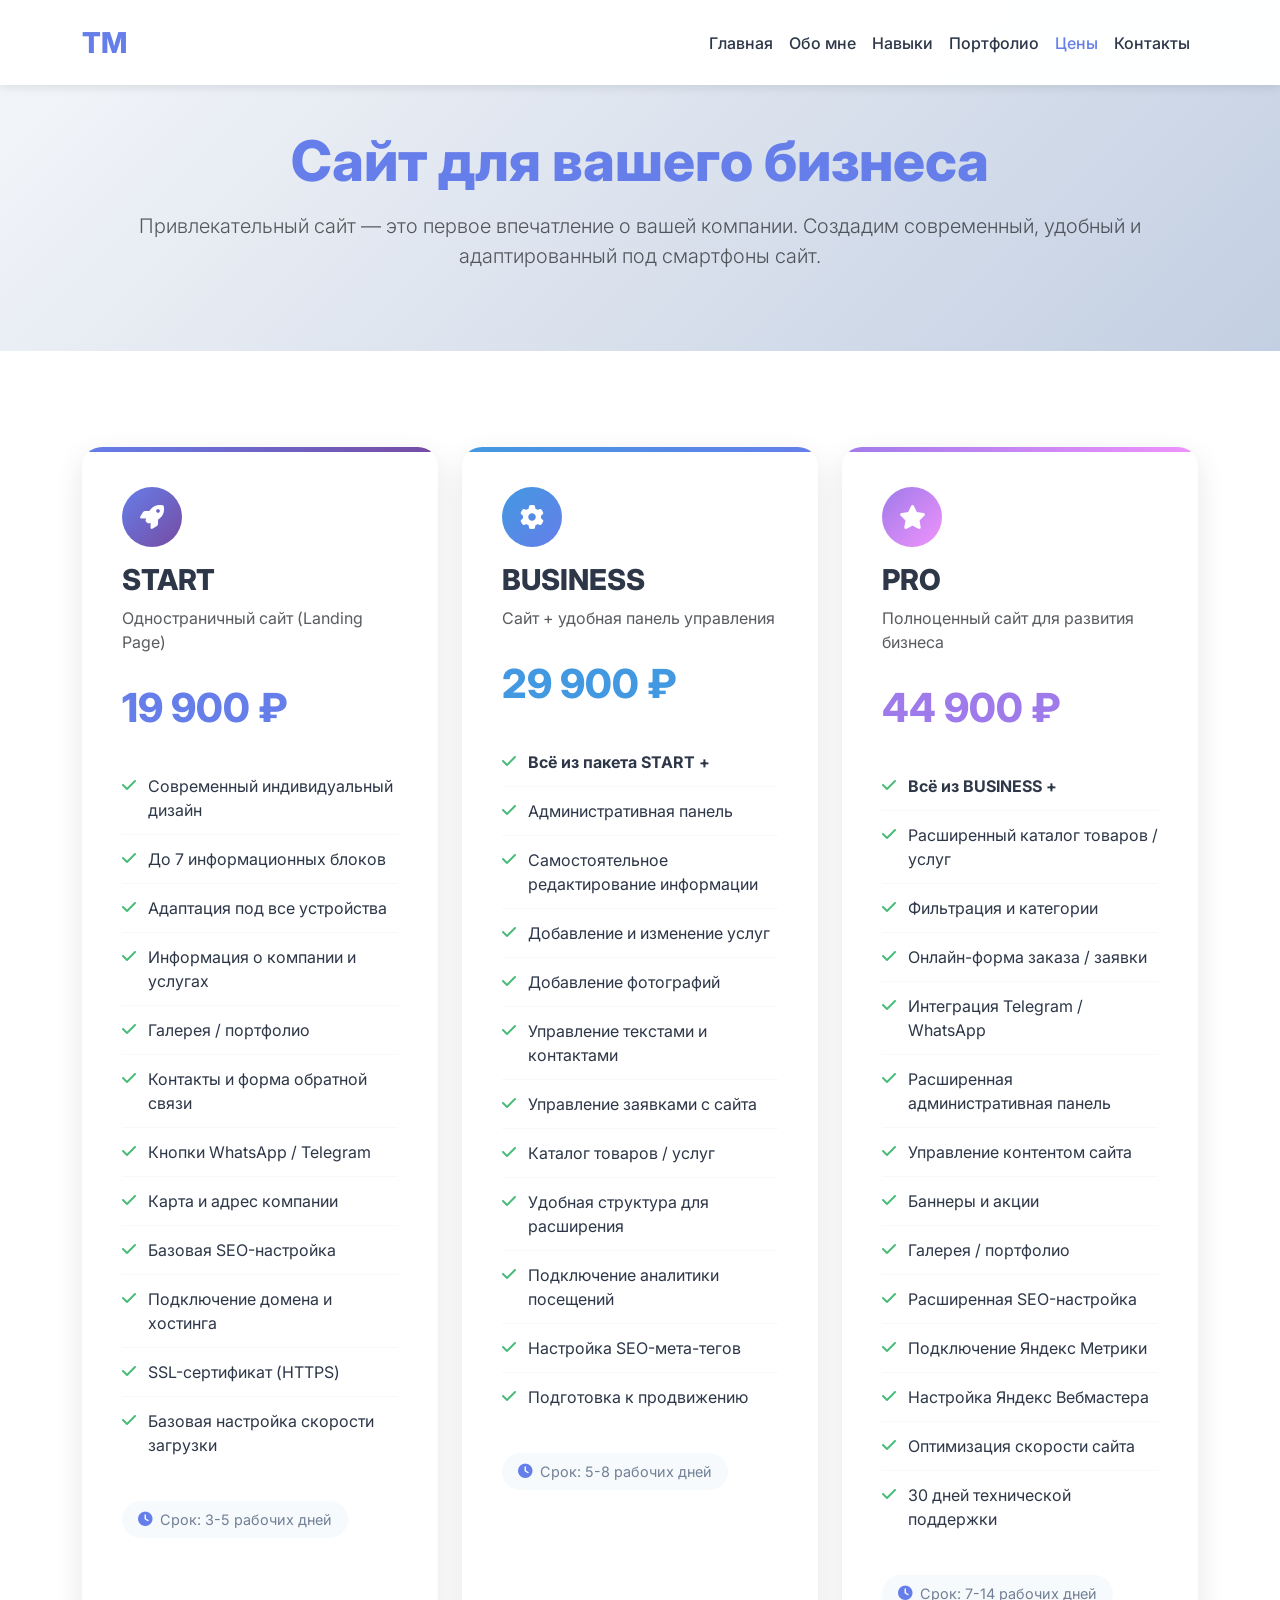
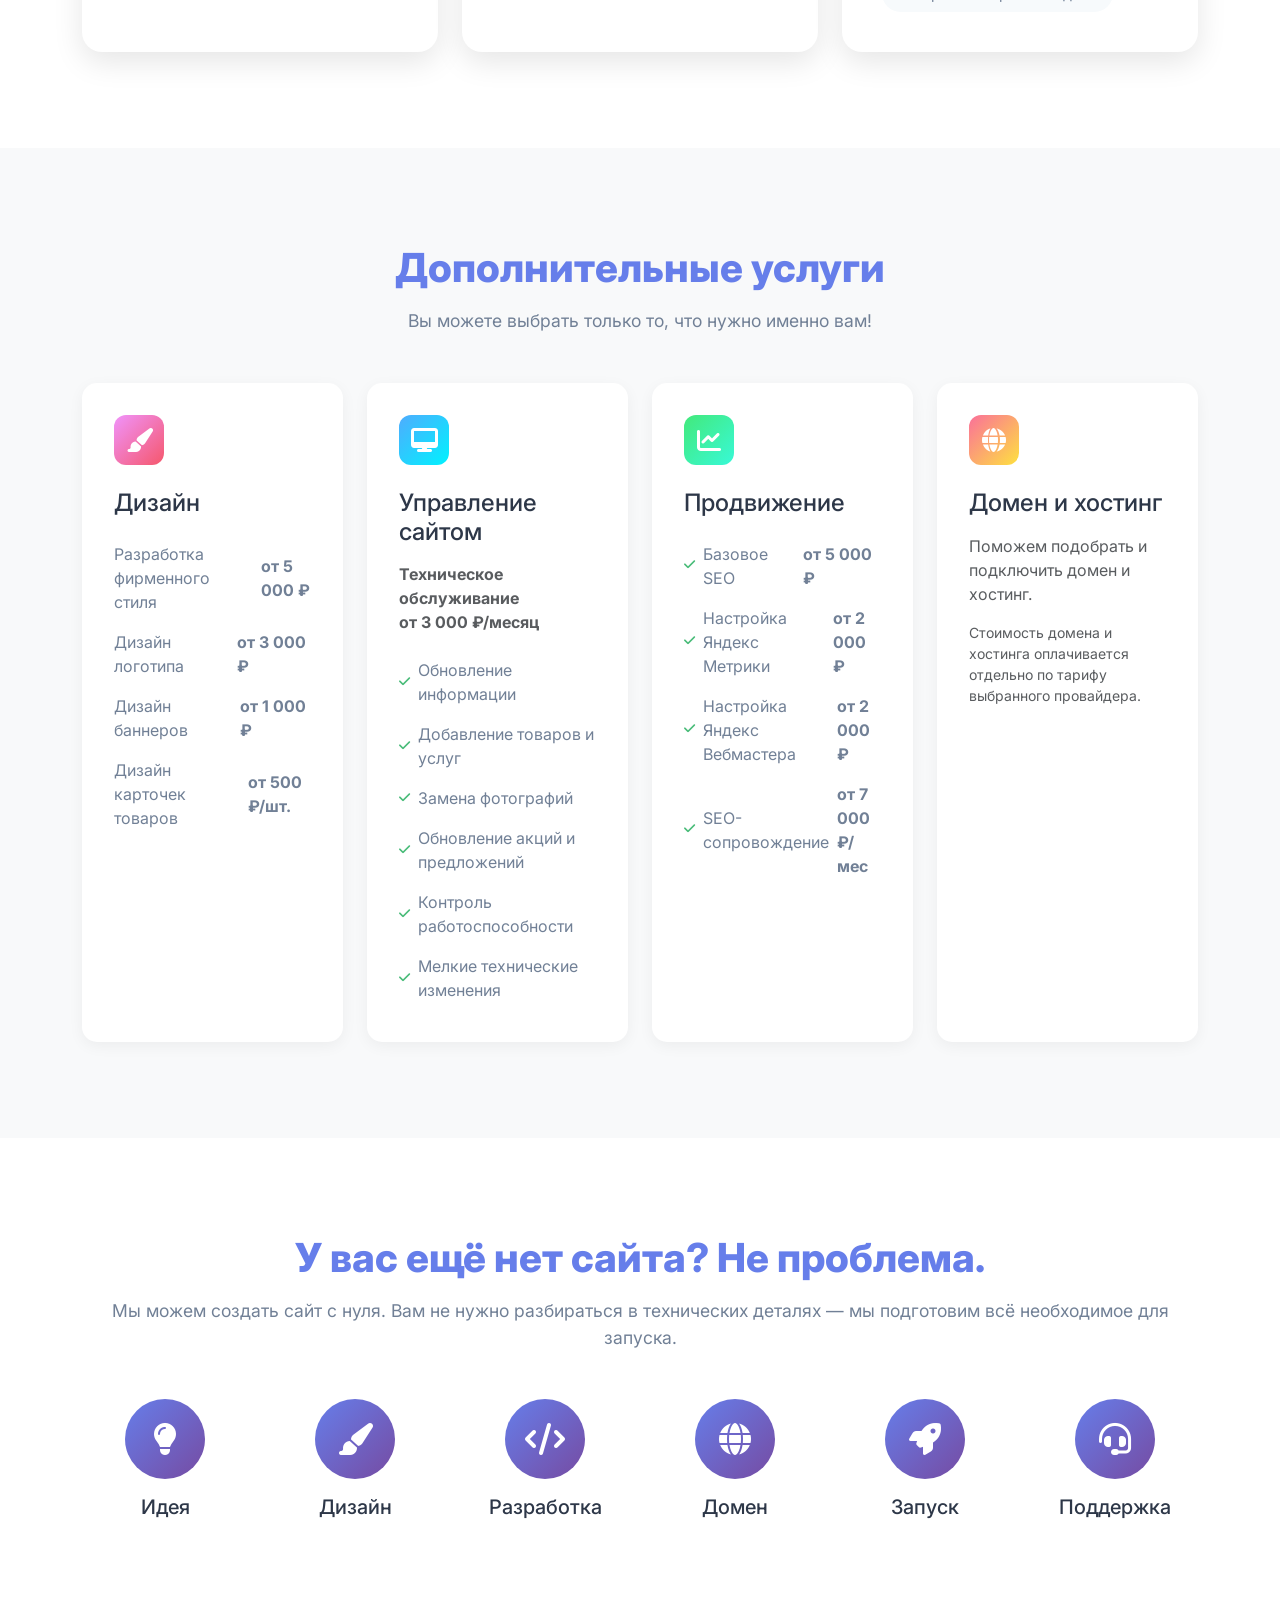
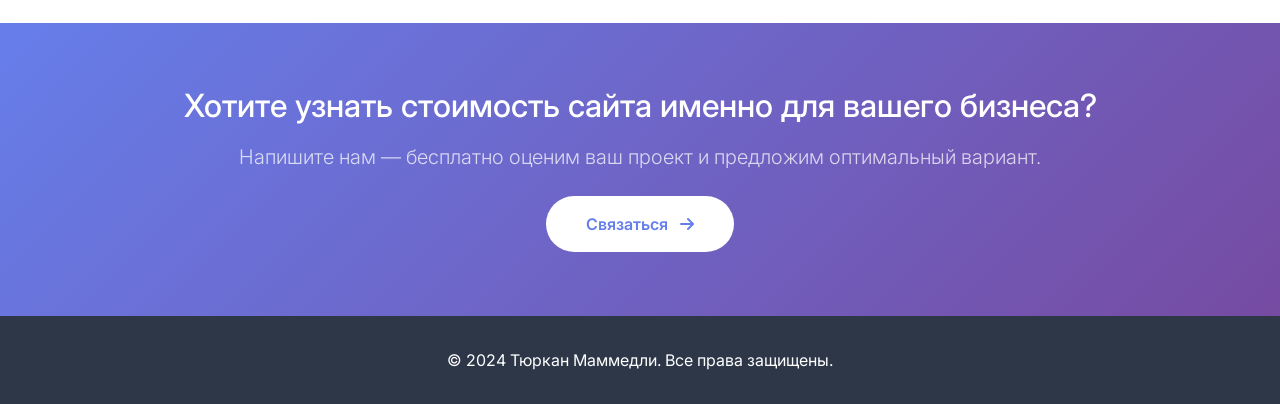
==== pricing.html @ 36fdbe3d "first commit" ====
<!DOCTYPE html>
<html lang="ru">
<head>
    <meta charset="UTF-8">
    <meta name="viewport" content="width=device-width, initial-scale=1.0">
    <title>Цены - Тюркан Маммедли</title>
    <link href="https://cdn.jsdelivr.net/npm/bootstrap@5.3.2/dist/css/bootstrap.min.css" rel="stylesheet">
    <link rel="stylesheet" href="https://cdnjs.cloudflare.com/ajax/libs/font-awesome/6.4.0/css/all.min.css">
    <link href="https://fonts.googleapis.com/css2?family=Inter:wght@300;400;500;600;700;800&display=swap" rel="stylesheet">
    
    <style>
        :root {
            --primary-color: #667eea;
            --secondary-color: #764ba2;
            --text-dark: #2d3748;
            --text-light: #718096;
            --bg-light: #f7fafc;
            --success: #48bb78;
        }

        body {
            font-family: 'Inter', sans-serif;
            color: var(--text-dark);
            overflow-x: hidden;
        }

        /* ===== NAVBAR ===== */
        .navbar {
            background: rgba(255, 255, 255, 0.98) !important;
            backdrop-filter: blur(10px);
            box-shadow: 0 2px 10px rgba(0,0,0,0.08);
            padding: 1rem 0;
        }

        .navbar-brand {
            font-weight: 800;
            font-size: 1.8rem;
            color: #667eea !important;
            text-decoration: none;
        }

        .nav-link {
            font-weight: 500;
            color: var(--text-dark) !important;
            transition: color 0.3s;
        }

        .nav-link:hover, .nav-link.active {
            color: var(--primary-color) !important;
        }

        /* ===== PAGE HERO ===== */
        .page-hero {
            padding: 8rem 0 4rem;
            background: linear-gradient(135deg, #f5f7fa 0%, #c3cfe2 100%);
            text-align: center;
        }

        .page-hero h1 {
            font-size: 3.5rem;
            font-weight: 800;
            color: #667eea;
            margin-bottom: 1rem;
        }

        /* ===== PRICING CARDS ===== */
        .pricing-card {
            background: white;
            border-radius: 20px;
            padding: 2.5rem;
            box-shadow: 0 10px 30px rgba(0,0,0,0.1);
            transition: all 0.3s;
            position: relative;
            overflow: hidden;
            height: 100%;
            border: none;
        }

        .pricing-card::before {
            content: '';
            position: absolute;
            top: 0;
            left: 0;
            right: 0;
            height: 5px;
            background: linear-gradient(135deg, #667eea 0%, #764ba2 100%);
        }

        .pricing-card.business::before {
            background: linear-gradient(135deg, #4299e1 0%, #667eea 100%);
        }

        .pricing-card.pro::before {
            background: linear-gradient(135deg, #9f7aea 0%, #f093fb 100%);
        }

        .pricing-card:hover {
            transform: translateY(-10px);
            box-shadow: 0 20px 40px rgba(0,0,0,0.15);
        }

        .pricing-icon {
            width: 60px;
            height: 60px;
            border-radius: 50%;
            display: flex;
            align-items: center;
            justify-content: center;
            font-size: 1.5rem;
            color: white;
            margin-bottom: 1rem;
            background: linear-gradient(135deg, #667eea 0%, #764ba2 100%);
        }

        .pricing-card.business .pricing-icon {
            background: linear-gradient(135deg, #4299e1 0%, #667eea 100%);
        }

        .pricing-card.pro .pricing-icon {
            background: linear-gradient(135deg, #9f7aea 0%, #f093fb 100%);
        }

        .pricing-title {
            font-size: 1.8rem;
            font-weight: 800;
            margin-bottom: 0.5rem;
        }

        .pricing-price {
            font-size: 2.5rem;
            font-weight: 800;
            color: #667eea;
            margin: 1.5rem 0;
        }

        .pricing-card.business .pricing-price { color: #4299e1; }
        .pricing-card.pro .pricing-price { color: #9f7aea; }

        .pricing-features {
            list-style: none;
            padding: 0;
            margin: 0 0 2rem 0;
        }

        .pricing-features li {
            padding: 0.75rem 0;
            border-bottom: 1px solid var(--bg-light);
            display: flex;
            align-items: start;
            gap: 0.75rem;
        }

        .pricing-features li:last-child { border-bottom: none; }

        .pricing-features i {
            color: var(--success);
            margin-top: 0.2rem;
            flex-shrink: 0;
        }

        .timeline-badge {
            display: inline-flex;
            align-items: center;
            gap: 0.5rem;
            padding: 0.5rem 1rem;
            background: var(--bg-light);
            border-radius: 20px;
            font-size: 0.9rem;
            color: var(--text-light);
        }

        .timeline-badge i { color: var(--primary-color); }

        /* ===== SERVICE CARDS ===== */
        .service-card {
            background: white;
            border-radius: 15px;
            padding: 2rem;
            box-shadow: 0 4px 15px rgba(0,0,0,0.05);
            height: 100%;
            border: none;
        }

        .service-icon {
            width: 50px;
            height: 50px;
            border-radius: 12px;
            display: flex;
            align-items: center;
            justify-content: center;
            font-size: 1.5rem;
            color: white;
            margin-bottom: 1.5rem;
        }

        .service-card.design .service-icon { background: linear-gradient(135deg, #f093fb 0%, #f5576c 100%); }
        .service-card.management .service-icon { background: linear-gradient(135deg, #4facfe 0%, #00f2fe 100%); }
        .service-card.promotion .service-icon { background: linear-gradient(135deg, #43e97b 0%, #38f9d7 100%); }
        .service-card.domain .service-icon { background: linear-gradient(135deg, #fa709a 0%, #fee140 100%); }

        .service-list {
            list-style: none;
            padding: 0;
            margin: 0;
        }

        .service-list li {
            padding: 0.5rem 0;
            color: var(--text-light);
            display: flex;
            align-items: center;
            gap: 0.5rem;
        }

        .service-list i { color: var(--success); font-size: 0.8rem; }

        /* ===== PROCESS ===== */
        .process-step {
            text-align: center;
            position: relative;
        }

        .process-icon {
            width: 80px;
            height: 80px;
            border-radius: 50%;
            background: linear-gradient(135deg, #667eea 0%, #764ba2 100%);
            display: flex;
            align-items: center;
            justify-content: center;
            font-size: 2rem;
            color: white;
            margin: 0 auto 1rem;
        }

        /* ===== CTA ===== */
        .cta-section {
            padding: 4rem 0;
            background: linear-gradient(135deg, #667eea 0%, #764ba2 100%);
            color: white;
            text-align: center;
        }

        .btn-white {
            background: white;
            color: #667eea !important;
            padding: 1rem 2.5rem;
            border-radius: 50px;
            font-weight: 600;
            text-decoration: none;
            display: inline-block;
            transition: all 0.3s;
        }

        .btn-white:hover {
            transform: translateY(-3px);
            box-shadow: 0 10px 30px rgba(0,0,0,0.2);
            color: #667eea !important;
        }

        /* ===== FOOTER ===== */
        footer {
            background: var(--text-dark);
            color: white;
            text-align: center;
            padding: 2rem 0;
        }

        /* ===== SECTION TITLE ===== */
        .section-title {
            font-size: 2.5rem;
            font-weight: 800;
            color: #667eea;
            text-align: center;
            margin-bottom: 1rem;
        }

        .section-subtitle {
            text-align: center;
            color: var(--text-light);
            margin-bottom: 3rem;
            font-size: 1.1rem;
        }

        @media (max-width: 768px) {
            .page-hero h1 { font-size: 2.5rem; }
        }
    </style>
</head>
<body>

    <!-- Navbar -->
    <nav class="navbar navbar-expand-lg fixed-top">
        <div class="container">
            <a class="navbar-brand" href="index.html">TM</a>
            <button class="navbar-toggler" type="button" data-bs-toggle="collapse" data-bs-target="#navbarNav">
                <span class="navbar-toggler-icon"></span>
            </button>
            <div class="collapse navbar-collapse" id="navbarNav">
                <ul class="navbar-nav ms-auto">
                    <li class="nav-item"><a class="nav-link" href="index.html">Главная</a></li>
                    <li class="nav-item"><a class="nav-link" href="index.html#about">Обо мне</a></li>
                    <li class="nav-item"><a class="nav-link" href="index.html#skills">Навыки</a></li>
                    <li class="nav-item"><a class="nav-link" href="index.html#portfolio">Портфолио</a></li>
                    <li class="nav-item"><a class="nav-link active" href="pricing.html">Цены</a></li>
                    <li class="nav-item"><a class="nav-link" href="index.html#contact">Контакты</a></li>
                </ul>
            </div>
        </div>
    </nav>

    <!-- Page Hero -->
    <section class="page-hero">
        <div class="container">
            <h1>Сайт для вашего бизнеса</h1>
            <p class="lead text-muted">Привлекательный сайт — это первое впечатление о вашей компании. Создадим современный, удобный и адаптированный под смартфоны сайт.</p>
        </div>
    </section>

    <!-- Pricing Section -->
    <section class="py-5">
        <div class="container py-5">
            <div class="row g-4">
                <!-- START -->
                <div class="col-lg-4">
                    <div class="pricing-card">
                        <div class="pricing-icon"><i class="fas fa-rocket"></i></div>
                        <h3 class="pricing-title">START</h3>
                        <p class="text-muted">Одностраничный сайт (Landing Page)</p>
                        <div class="pricing-price">19 900 ₽</div>
                        <ul class="pricing-features">
                            <li><i class="fas fa-check"></i><span>Современный индивидуальный дизайн</span></li>
                            <li><i class="fas fa-check"></i><span>До 7 информационных блоков</span></li>
                            <li><i class="fas fa-check"></i><span>Адаптация под все устройства</span></li>
                            <li><i class="fas fa-check"></i><span>Информация о компании и услугах</span></li>
                            <li><i class="fas fa-check"></i><span>Галерея / портфолио</span></li>
                            <li><i class="fas fa-check"></i><span>Контакты и форма обратной связи</span></li>
                            <li><i class="fas fa-check"></i><span>Кнопки WhatsApp / Telegram</span></li>
                            <li><i class="fas fa-check"></i><span>Карта и адрес компании</span></li>
                            <li><i class="fas fa-check"></i><span>Базовая SEO-настройка</span></li>
                            <li><i class="fas fa-check"></i><span>Подключение домена и хостинга</span></li>
                            <li><i class="fas fa-check"></i><span>SSL-сертификат (HTTPS)</span></li>
                            <li><i class="fas fa-check"></i><span>Базовая настройка скорости загрузки</span></li>
                        </ul>
                        <div class="timeline-badge"><i class="fas fa-clock"></i> Срок: 3-5 рабочих дней</div>
                    </div>
                </div>

                <!-- BUSINESS -->
                <div class="col-lg-4">
                    <div class="pricing-card business">
                        <div class="pricing-icon"><i class="fas fa-cog"></i></div>
                        <h3 class="pricing-title">BUSINESS</h3>
                        <p class="text-muted">Сайт + удобная панель управления</p>
                        <div class="pricing-price">29 900 ₽</div>
                        <ul class="pricing-features">
                            <li><i class="fas fa-check"></i><span><strong>Всё из пакета START +</strong></span></li>
                            <li><i class="fas fa-check"></i><span>Административная панель</span></li>
                            <li><i class="fas fa-check"></i><span>Самостоятельное редактирование информации</span></li>
                            <li><i class="fas fa-check"></i><span>Добавление и изменение услуг</span></li>
                            <li><i class="fas fa-check"></i><span>Добавление фотографий</span></li>
                            <li><i class="fas fa-check"></i><span>Управление текстами и контактами</span></li>
                            <li><i class="fas fa-check"></i><span>Управление заявками с сайта</span></li>
                            <li><i class="fas fa-check"></i><span>Каталог товаров / услуг</span></li>
                            <li><i class="fas fa-check"></i><span>Удобная структура для расширения</span></li>
                            <li><i class="fas fa-check"></i><span>Подключение аналитики посещений</span></li>
                            <li><i class="fas fa-check"></i><span>Настройка SEO-мета-тегов</span></li>
                            <li><i class="fas fa-check"></i><span>Подготовка к продвижению</span></li>
                        </ul>
                        <div class="timeline-badge"><i class="fas fa-clock"></i> Срок: 5-8 рабочих дней</div>
                    </div>
                </div>

                <!-- PRO -->
                <div class="col-lg-4">
                    <div class="pricing-card pro">
                        <div class="pricing-icon"><i class="fas fa-star"></i></div>
                        <h3 class="pricing-title">PRO</h3>
                        <p class="text-muted">Полноценный сайт для развития бизнеса</p>
                        <div class="pricing-price">44 900 ₽</div>
                        <ul class="pricing-features">
                            <li><i class="fas fa-check"></i><span><strong>Всё из BUSINESS +</strong></span></li>
                            <li><i class="fas fa-check"></i><span>Расширенный каталог товаров / услуг</span></li>
                            <li><i class="fas fa-check"></i><span>Фильтрация и категории</span></li>
                            <li><i class="fas fa-check"></i><span>Онлайн-форма заказа / заявки</span></li>
                            <li><i class="fas fa-check"></i><span>Интеграция Telegram / WhatsApp</span></li>
                            <li><i class="fas fa-check"></i><span>Расширенная административная панель</span></li>
                            <li><i class="fas fa-check"></i><span>Управление контентом сайта</span></li>
                            <li><i class="fas fa-check"></i><span>Баннеры и акции</span></li>
                            <li><i class="fas fa-check"></i><span>Галерея / портфолио</span></li>
                            <li><i class="fas fa-check"></i><span>Расширенная SEO-настройка</span></li>
                            <li><i class="fas fa-check"></i><span>Подключение Яндекс Метрики</span></li>
                            <li><i class="fas fa-check"></i><span>Настройка Яндекс Вебмастера</span></li>
                            <li><i class="fas fa-check"></i><span>Оптимизация скорости сайта</span></li>
                            <li><i class="fas fa-check"></i><span>30 дней технической поддержки</span></li>
                        </ul>
                        <div class="timeline-badge"><i class="fas fa-clock"></i> Срок: 7-14 рабочих дней</div>
                    </div>
                </div>
            </div>
        </div>
    </section>

    <!-- Additional Services -->
    <section class="py-5 bg-light">
        <div class="container py-5">
            <h2 class="section-title">Дополнительные услуги</h2>
            <p class="section-subtitle">Вы можете выбрать только то, что нужно именно вам!</p>
            
            <div class="row g-4">
                <div class="col-md-6 col-lg-3">
                    <div class="service-card design">
                        <div class="service-icon"><i class="fas fa-paint-brush"></i></div>
                        <h4 class="mb-3">Дизайн</h4>
                        <ul class="service-list">
                            <li>Разработка фирменного стиля <strong>от 5 000 ₽</strong></li>
                            <li>Дизайн логотипа <strong>от 3 000 ₽</strong></li>
                            <li>Дизайн баннеров <strong>от 1 000 ₽</strong></li>
                            <li>Дизайн карточек товаров <strong>от 500 ₽/шт.</strong></li>
                        </ul>
                    </div>
                </div>
                <div class="col-md-6 col-lg-3">
                    <div class="service-card management">
                        <div class="service-icon"><i class="fas fa-desktop"></i></div>
                        <h4 class="mb-3">Управление сайтом</h4>
                        <p class="text-muted mb-3"><strong>Техническое обслуживание<br>от 3 000 ₽/месяц</strong></p>
                        <ul class="service-list">
                            <li><i class="fas fa-check"></i> Обновление информации</li>
                            <li><i class="fas fa-check"></i> Добавление товаров и услуг</li>
                            <li><i class="fas fa-check"></i> Замена фотографий</li>
                            <li><i class="fas fa-check"></i> Обновление акций и предложений</li>
                            <li><i class="fas fa-check"></i> Контроль работоспособности</li>
                            <li><i class="fas fa-check"></i> Мелкие технические изменения</li>
                        </ul>
                    </div>
                </div>
                <div class="col-md-6 col-lg-3">
                    <div class="service-card promotion">
                        <div class="service-icon"><i class="fas fa-chart-line"></i></div>
                        <h4 class="mb-3">Продвижение</h4>
                        <ul class="service-list">
                            <li><i class="fas fa-check"></i> Базовое SEO <strong>от 5 000 ₽</strong></li>
                            <li><i class="fas fa-check"></i> Настройка Яндекс Метрики <strong>от 2 000 ₽</strong></li>
                            <li><i class="fas fa-check"></i> Настройка Яндекс Вебмастера <strong>от 2 000 ₽</strong></li>
                            <li><i class="fas fa-check"></i> SEO-сопровождение <strong>от 7 000 ₽/мес</strong></li>
                        </ul>
                    </div>
                </div>
                <div class="col-md-6 col-lg-3">
                    <div class="service-card domain">
                        <div class="service-icon"><i class="fas fa-globe"></i></div>
                        <h4 class="mb-3">Домен и хостинг</h4>
                        <p class="text-muted">Поможем подобрать и подключить домен и хостинг.</p>
                        <p class="text-muted small">Стоимость домена и хостинга оплачивается отдельно по тарифу выбранного провайдера.</p>
                    </div>
                </div>
            </div>
        </div>
    </section>

    <!-- Process Section -->
    <section class="py-5">
        <div class="container py-5">
            <h2 class="section-title">У вас ещё нет сайта? Не проблема.</h2>
            <p class="section-subtitle">Мы можем создать сайт с нуля. Вам не нужно разбираться в технических деталях — мы подготовим всё необходимое для запуска.</p>
            
            <div class="row g-4 justify-content-center">
                <div class="col-6 col-md-4 col-lg-2">
                    <div class="process-step">
                        <div class="process-icon"><i class="fas fa-lightbulb"></i></div>
                        <h5>Идея</h5>
                    </div>
                </div>
                <div class="col-6 col-md-4 col-lg-2">
                    <div class="process-step">
                        <div class="process-icon"><i class="fas fa-paint-brush"></i></div>
                        <h5>Дизайн</h5>
                    </div>
                </div>
                <div class="col-6 col-md-4 col-lg-2">
                    <div class="process-step">
                        <div class="process-icon"><i class="fas fa-code"></i></div>
                        <h5>Разработка</h5>
                    </div>
                </div>
                <div class="col-6 col-md-4 col-lg-2">
                    <div class="process-step">
                        <div class="process-icon"><i class="fas fa-globe"></i></div>
                        <h5>Домен</h5>
                    </div>
                </div>
                <div class="col-6 col-md-4 col-lg-2">
                    <div class="process-step">
                        <div class="process-icon"><i class="fas fa-rocket"></i></div>
                        <h5>Запуск</h5>
                    </div>
                </div>
                <div class="col-6 col-md-4 col-lg-2">
                    <div class="process-step">
                        <div class="process-icon"><i class="fas fa-headset"></i></div>
                        <h5>Поддержка</h5>
                    </div>
                </div>
            </div>
        </div>
    </section>

    <!-- CTA Section -->
    <section class="cta-section">
        <div class="container">
            <h2 class="mb-3">Хотите узнать стоимость сайта именно для вашего бизнеса?</h2>
            <p class="lead mb-4 opacity-75">Напишите нам — бесплатно оценим ваш проект и предложим оптимальный вариант.</p>
            <a href="index.html#contact" class="btn-white">Связаться <i class="fas fa-arrow-right ms-2"></i></a>
        </div>
    </section>

    <!-- Footer -->
    <footer>
        <p class="mb-0">&copy; 2024 Тюркан Маммедли. Все права защищены.</p>
    </footer>

    <script src="https://cdn.jsdelivr.net/npm/bootstrap@5.3.2/dist/js/bootstrap.bundle.min.js"></script>
    <script>
        document.querySelectorAll('a[href^="#"]').forEach(anchor => {
            anchor.addEventListener('click', function (e) {
                e.preventDefault();
                const target = document.querySelector(this.getAttribute('href'));
                if (target) {
                    target.scrollIntoView({ behavior: 'smooth', block: 'start' });
                }
            });
        });

        window.addEventListener('scroll', () => {
            const nav = document.querySelector('.navbar');
            if (window.scrollY > 100) {
                nav.style.boxShadow = '0 2px 20px rgba(0,0,0,0.15)';
            } else {
                nav.style.boxShadow = '0 2px 10px rgba(0,0,0,0.1)';
            }
        });
    </script>
</body>
</html>
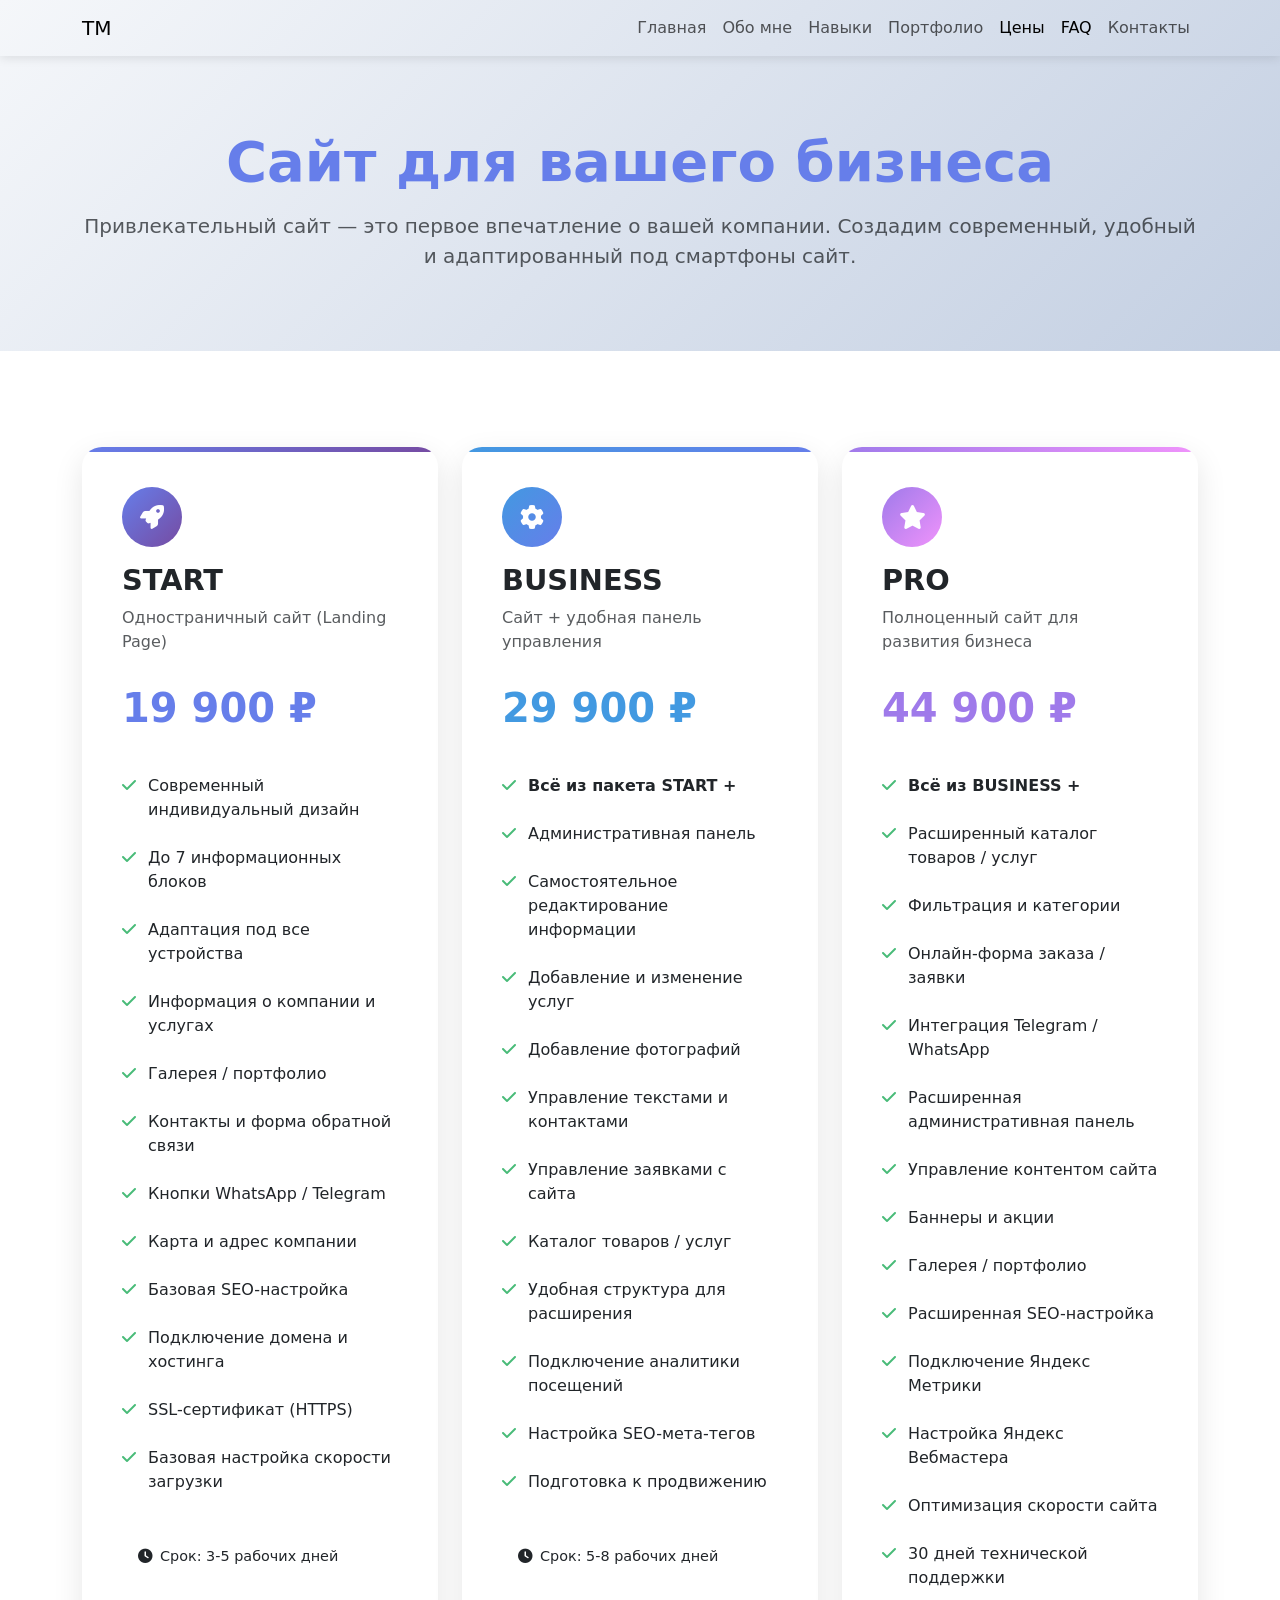
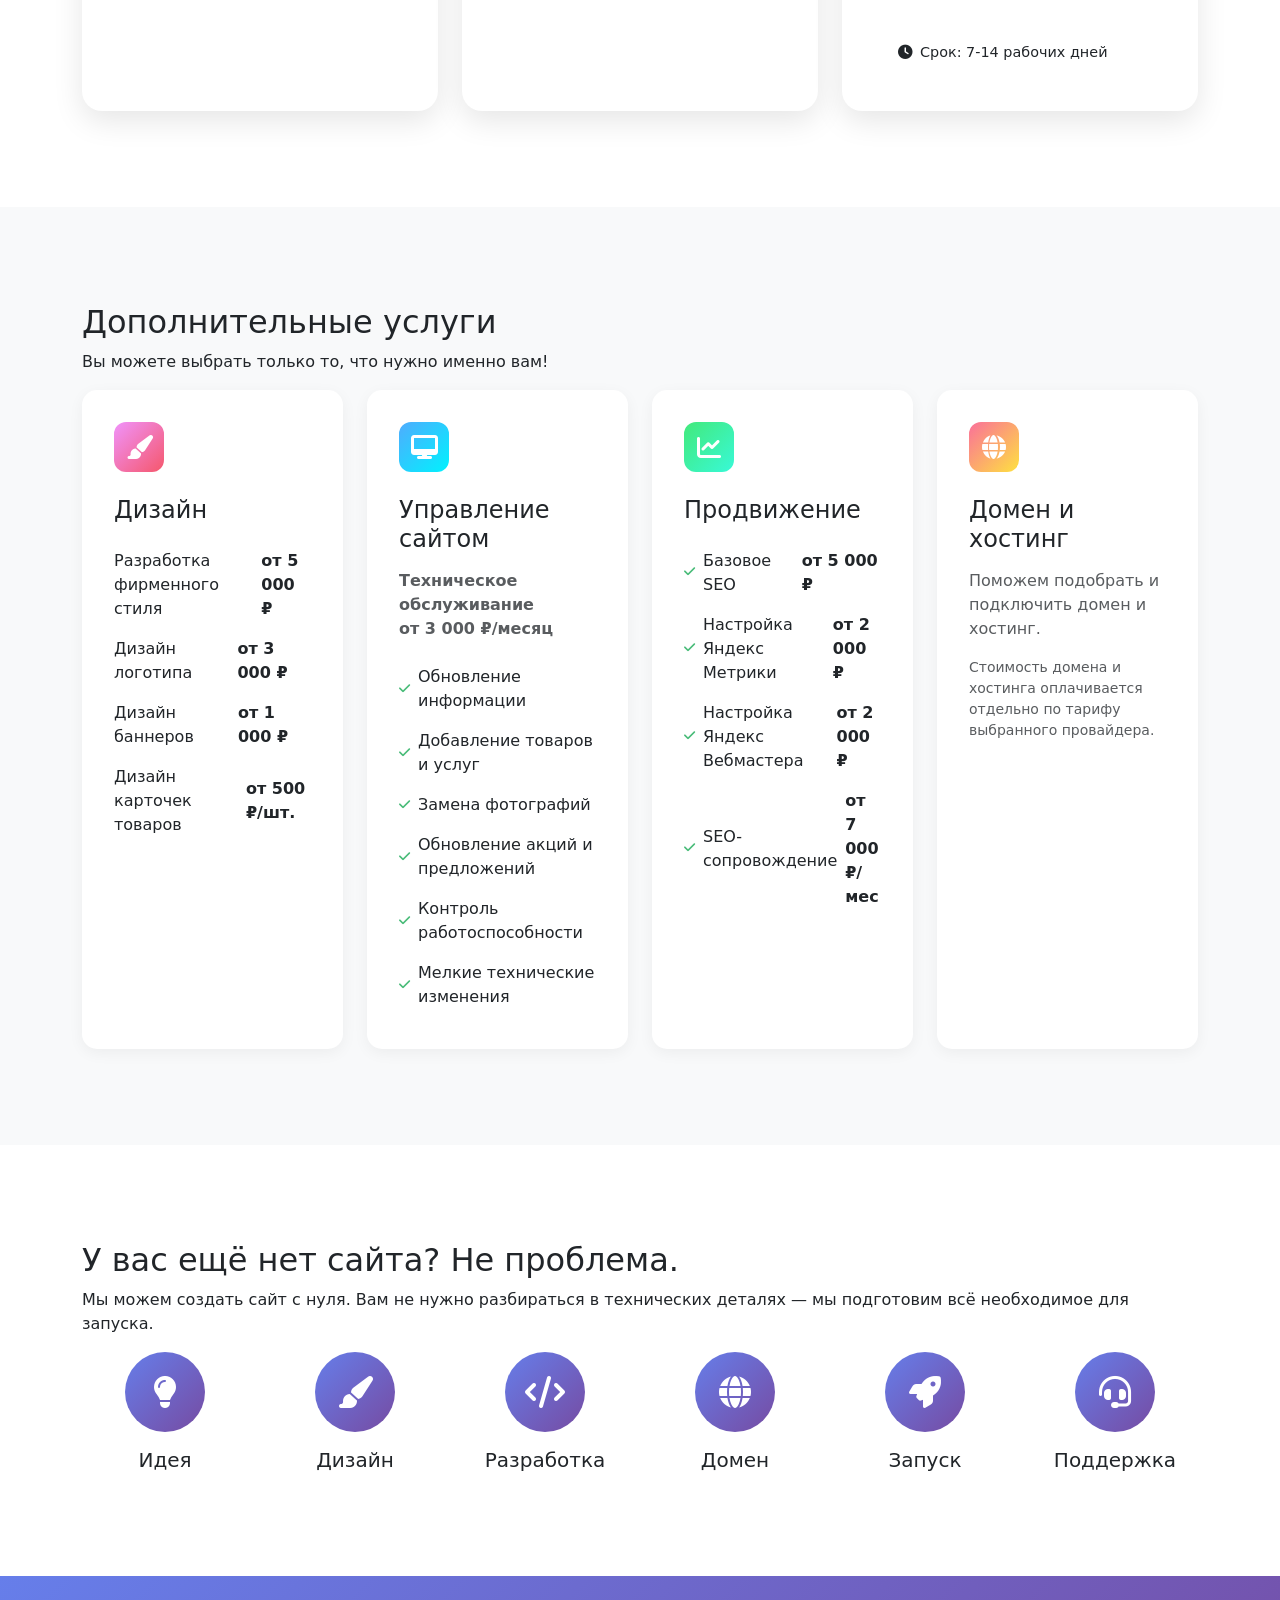
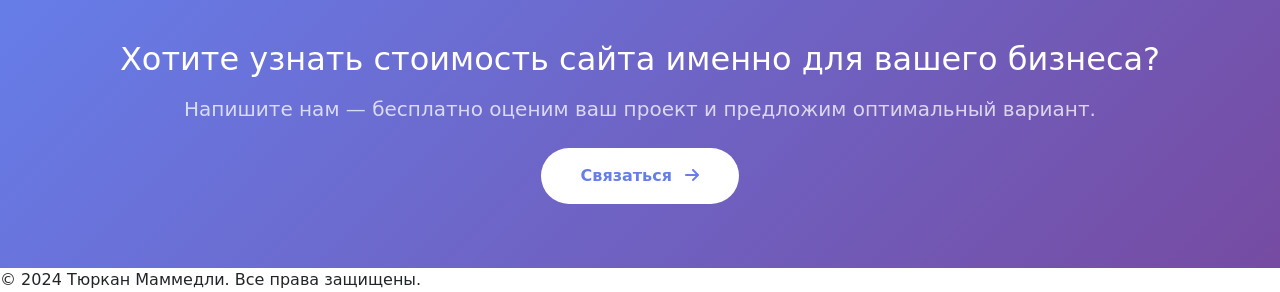
==== commit b4107aa3: "faq html page" ====
--- a/pricing.html
+++ b/pricing.html
@@ -8,284 +8,7 @@
     <link rel="stylesheet" href="https://cdnjs.cloudflare.com/ajax/libs/font-awesome/6.4.0/css/all.min.css">
     <link href="https://fonts.googleapis.com/css2?family=Inter:wght@300;400;500;600;700;800&display=swap" rel="stylesheet">
     
-    <style>
-        :root {
-            --primary-color: #667eea;
-            --secondary-color: #764ba2;
-            --text-dark: #2d3748;
-            --text-light: #718096;
-            --bg-light: #f7fafc;
-            --success: #48bb78;
-        }
-
-        body {
-            font-family: 'Inter', sans-serif;
-            color: var(--text-dark);
-            overflow-x: hidden;
-        }
-
-        /* ===== NAVBAR ===== */
-        .navbar {
-            background: rgba(255, 255, 255, 0.98) !important;
-            backdrop-filter: blur(10px);
-            box-shadow: 0 2px 10px rgba(0,0,0,0.08);
-            padding: 1rem 0;
-        }
-
-        .navbar-brand {
-            font-weight: 800;
-            font-size: 1.8rem;
-            color: #667eea !important;
-            text-decoration: none;
-        }
-
-        .nav-link {
-            font-weight: 500;
-            color: var(--text-dark) !important;
-            transition: color 0.3s;
-        }
-
-        .nav-link:hover, .nav-link.active {
-            color: var(--primary-color) !important;
-        }
-
-        /* ===== PAGE HERO ===== */
-        .page-hero {
-            padding: 8rem 0 4rem;
-            background: linear-gradient(135deg, #f5f7fa 0%, #c3cfe2 100%);
-            text-align: center;
-        }
-
-        .page-hero h1 {
-            font-size: 3.5rem;
-            font-weight: 800;
-            color: #667eea;
-            margin-bottom: 1rem;
-        }
-
-        /* ===== PRICING CARDS ===== */
-        .pricing-card {
-            background: white;
-            border-radius: 20px;
-            padding: 2.5rem;
-            box-shadow: 0 10px 30px rgba(0,0,0,0.1);
-            transition: all 0.3s;
-            position: relative;
-            overflow: hidden;
-            height: 100%;
-            border: none;
-        }
-
-        .pricing-card::before {
-            content: '';
-            position: absolute;
-            top: 0;
-            left: 0;
-            right: 0;
-            height: 5px;
-            background: linear-gradient(135deg, #667eea 0%, #764ba2 100%);
-        }
-
-        .pricing-card.business::before {
-            background: linear-gradient(135deg, #4299e1 0%, #667eea 100%);
-        }
-
-        .pricing-card.pro::before {
-            background: linear-gradient(135deg, #9f7aea 0%, #f093fb 100%);
-        }
-
-        .pricing-card:hover {
-            transform: translateY(-10px);
-            box-shadow: 0 20px 40px rgba(0,0,0,0.15);
-        }
-
-        .pricing-icon {
-            width: 60px;
-            height: 60px;
-            border-radius: 50%;
-            display: flex;
-            align-items: center;
-            justify-content: center;
-            font-size: 1.5rem;
-            color: white;
-            margin-bottom: 1rem;
-            background: linear-gradient(135deg, #667eea 0%, #764ba2 100%);
-        }
-
-        .pricing-card.business .pricing-icon {
-            background: linear-gradient(135deg, #4299e1 0%, #667eea 100%);
-        }
-
-        .pricing-card.pro .pricing-icon {
-            background: linear-gradient(135deg, #9f7aea 0%, #f093fb 100%);
-        }
-
-        .pricing-title {
-            font-size: 1.8rem;
-            font-weight: 800;
-            margin-bottom: 0.5rem;
-        }
-
-        .pricing-price {
-            font-size: 2.5rem;
-            font-weight: 800;
-            color: #667eea;
-            margin: 1.5rem 0;
-        }
-
-        .pricing-card.business .pricing-price { color: #4299e1; }
-        .pricing-card.pro .pricing-price { color: #9f7aea; }
-
-        .pricing-features {
-            list-style: none;
-            padding: 0;
-            margin: 0 0 2rem 0;
-        }
-
-        .pricing-features li {
-            padding: 0.75rem 0;
-            border-bottom: 1px solid var(--bg-light);
-            display: flex;
-            align-items: start;
-            gap: 0.75rem;
-        }
-
-        .pricing-features li:last-child { border-bottom: none; }
-
-        .pricing-features i {
-            color: var(--success);
-            margin-top: 0.2rem;
-            flex-shrink: 0;
-        }
-
-        .timeline-badge {
-            display: inline-flex;
-            align-items: center;
-            gap: 0.5rem;
-            padding: 0.5rem 1rem;
-            background: var(--bg-light);
-            border-radius: 20px;
-            font-size: 0.9rem;
-            color: var(--text-light);
-        }
-
-        .timeline-badge i { color: var(--primary-color); }
-
-        /* ===== SERVICE CARDS ===== */
-        .service-card {
-            background: white;
-            border-radius: 15px;
-            padding: 2rem;
-            box-shadow: 0 4px 15px rgba(0,0,0,0.05);
-            height: 100%;
-            border: none;
-        }
-
-        .service-icon {
-            width: 50px;
-            height: 50px;
-            border-radius: 12px;
-            display: flex;
-            align-items: center;
-            justify-content: center;
-            font-size: 1.5rem;
-            color: white;
-            margin-bottom: 1.5rem;
-        }
-
-        .service-card.design .service-icon { background: linear-gradient(135deg, #f093fb 0%, #f5576c 100%); }
-        .service-card.management .service-icon { background: linear-gradient(135deg, #4facfe 0%, #00f2fe 100%); }
-        .service-card.promotion .service-icon { background: linear-gradient(135deg, #43e97b 0%, #38f9d7 100%); }
-        .service-card.domain .service-icon { background: linear-gradient(135deg, #fa709a 0%, #fee140 100%); }
-
-        .service-list {
-            list-style: none;
-            padding: 0;
-            margin: 0;
-        }
-
-        .service-list li {
-            padding: 0.5rem 0;
-            color: var(--text-light);
-            display: flex;
-            align-items: center;
-            gap: 0.5rem;
-        }
-
-        .service-list i { color: var(--success); font-size: 0.8rem; }
-
-        /* ===== PROCESS ===== */
-        .process-step {
-            text-align: center;
-            position: relative;
-        }
-
-        .process-icon {
-            width: 80px;
-            height: 80px;
-            border-radius: 50%;
-            background: linear-gradient(135deg, #667eea 0%, #764ba2 100%);
-            display: flex;
-            align-items: center;
-            justify-content: center;
-            font-size: 2rem;
-            color: white;
-            margin: 0 auto 1rem;
-        }
-
-        /* ===== CTA ===== */
-        .cta-section {
-            padding: 4rem 0;
-            background: linear-gradient(135deg, #667eea 0%, #764ba2 100%);
-            color: white;
-            text-align: center;
-        }
-
-        .btn-white {
-            background: white;
-            color: #667eea !important;
-            padding: 1rem 2.5rem;
-            border-radius: 50px;
-            font-weight: 600;
-            text-decoration: none;
-            display: inline-block;
-            transition: all 0.3s;
-        }
-
-        .btn-white:hover {
-            transform: translateY(-3px);
-            box-shadow: 0 10px 30px rgba(0,0,0,0.2);
-            color: #667eea !important;
-        }
-
-        /* ===== FOOTER ===== */
-        footer {
-            background: var(--text-dark);
-            color: white;
-            text-align: center;
-            padding: 2rem 0;
-        }
-
-        /* ===== SECTION TITLE ===== */
-        .section-title {
-            font-size: 2.5rem;
-            font-weight: 800;
-            color: #667eea;
-            text-align: center;
-            margin-bottom: 1rem;
-        }
-
-        .section-subtitle {
-            text-align: center;
-            color: var(--text-light);
-            margin-bottom: 3rem;
-            font-size: 1.1rem;
-        }
-
-        @media (max-width: 768px) {
-            .page-hero h1 { font-size: 2.5rem; }
-        }
-    </style>
+    <link rel="stylesheet" href="css/pricing.css">
 </head>
 <body>
 
@@ -303,6 +26,7 @@
                     <li class="nav-item"><a class="nav-link" href="index.html#skills">Навыки</a></li>
                     <li class="nav-item"><a class="nav-link" href="index.html#portfolio">Портфолио</a></li>
                     <li class="nav-item"><a class="nav-link active" href="pricing.html">Цены</a></li>
+                    <li class="nav-item"><a class="nav-link active" href="faq.html">FAQ</a></li>
                     <li class="nav-item"><a class="nav-link" href="index.html#contact">Контакты</a></li>
                 </ul>
             </div>
@@ -521,25 +245,6 @@
     </footer>
 
     <script src="https://cdn.jsdelivr.net/npm/bootstrap@5.3.2/dist/js/bootstrap.bundle.min.js"></script>
-    <script>
-        document.querySelectorAll('a[href^="#"]').forEach(anchor => {
-            anchor.addEventListener('click', function (e) {
-                e.preventDefault();
-                const target = document.querySelector(this.getAttribute('href'));
-                if (target) {
-                    target.scrollIntoView({ behavior: 'smooth', block: 'start' });
-                }
-            });
-        });
-
-        window.addEventListener('scroll', () => {
-            const nav = document.querySelector('.navbar');
-            if (window.scrollY > 100) {
-                nav.style.boxShadow = '0 2px 20px rgba(0,0,0,0.15)';
-            } else {
-                nav.style.boxShadow = '0 2px 10px rgba(0,0,0,0.1)';
-            }
-        });
-    </script>
+    <script src="js/main.js"></script>
 </body>
 </html>
--- a/css/pricing.css
+++ b/css/pricing.css
@@ -0,0 +1,158 @@
+/* Pricing Page Specific Styles */
+.page-hero {
+    padding: 8rem 0 4rem;
+    background: linear-gradient(135deg, #f5f7fa 0%, #c3cfe2 100%);
+    text-align: center;
+}
+
+.page-hero h1 {
+    font-size: 3.5rem;
+    font-weight: 800;
+    color: #667eea;
+    margin-bottom: 1rem;
+}
+
+.pricing-card {
+    background: white;
+    border-radius: 20px;
+    padding: 2.5rem;
+    box-shadow: 0 10px 30px rgba(0,0,0,0.1);
+    transition: all 0.3s;
+    position: relative;
+    overflow: hidden;
+    height: 100%;
+    border: none;
+}
+
+.pricing-card::before {
+    content: '';
+    position: absolute;
+    top: 0;
+    left: 0;
+    right: 0;
+    height: 5px;
+    background: linear-gradient(135deg, #667eea 0%, #764ba2 100%);
+}
+
+.pricing-card.business::before { background: linear-gradient(135deg, #4299e1 0%, #667eea 100%); }
+.pricing-card.pro::before { background: linear-gradient(135deg, #9f7aea 0%, #f093fb 100%); }
+
+.pricing-card:hover {
+    transform: translateY(-10px);
+    box-shadow: 0 20px 40px rgba(0,0,0,0.15);
+}
+
+.pricing-icon {
+    width: 60px;
+    height: 60px;
+    border-radius: 50%;
+    display: flex;
+    align-items: center;
+    justify-content: center;
+    font-size: 1.5rem;
+    color: white;
+    margin-bottom: 1rem;
+    background: linear-gradient(135deg, #667eea 0%, #764ba2 100%);
+}
+
+.pricing-card.business .pricing-icon { background: linear-gradient(135deg, #4299e1 0%, #667eea 100%); }
+.pricing-card.pro .pricing-icon { background: linear-gradient(135deg, #9f7aea 0%, #f093fb 100%); }
+
+.pricing-title { font-size: 1.8rem; font-weight: 800; margin-bottom: 0.5rem; }
+.pricing-price { font-size: 2.5rem; font-weight: 800; color: #667eea; margin: 1.5rem 0; }
+.pricing-card.business .pricing-price { color: #4299e1; }
+.pricing-card.pro .pricing-price { color: #9f7aea; }
+
+.pricing-features { list-style: none; padding: 0; margin: 0 0 2rem 0; }
+.pricing-features li {
+    padding: 0.75rem 0;
+    border-bottom: 1px solid var(--bg-light);
+    display: flex;
+    align-items: start;
+    gap: 0.75rem;
+}
+.pricing-features li:last-child { border-bottom: none; }
+.pricing-features i { color: #48bb78; margin-top: 0.2rem; flex-shrink: 0; }
+
+.timeline-badge {
+    display: inline-flex;
+    align-items: center;
+    gap: 0.5rem;
+    padding: 0.5rem 1rem;
+    background: var(--bg-light);
+    border-radius: 20px;
+    font-size: 0.9rem;
+    color: var(--text-light);
+}
+
+.service-card {
+    background: white;
+    border-radius: 15px;
+    padding: 2rem;
+    box-shadow: 0 4px 15px rgba(0,0,0,0.05);
+    height: 100%;
+    border: none;
+}
+
+.service-icon {
+    width: 50px;
+    height: 50px;
+    border-radius: 12px;
+    display: flex;
+    align-items: center;
+    justify-content: center;
+    font-size: 1.5rem;
+    color: white;
+    margin-bottom: 1.5rem;
+}
+
+.service-card.design .service-icon { background: linear-gradient(135deg, #f093fb 0%, #f5576c 100%); }
+.service-card.management .service-icon { background: linear-gradient(135deg, #4facfe 0%, #00f2fe 100%); }
+.service-card.promotion .service-icon { background: linear-gradient(135deg, #43e97b 0%, #38f9d7 100%); }
+.service-card.domain .service-icon { background: linear-gradient(135deg, #fa709a 0%, #fee140 100%); }
+
+.service-list { list-style: none; padding: 0; margin: 0; }
+.service-list li { padding: 0.5rem 0; color: var(--text-light); display: flex; align-items: center; gap: 0.5rem; }
+.service-list i { color: #48bb78; font-size: 0.8rem; }
+
+.process-step { text-align: center; position: relative; }
+.process-icon {
+    width: 80px;
+    height: 80px;
+    border-radius: 50%;
+    background: linear-gradient(135deg, #667eea 0%, #764ba2 100%);
+    display: flex;
+    align-items: center;
+    justify-content: center;
+    font-size: 2rem;
+    color: white;
+    margin: 0 auto 1rem;
+}
+
+.cta-section {
+    padding: 4rem 0;
+    background: linear-gradient(135deg, #667eea 0%, #764ba2 100%);
+    color: white;
+    text-align: center;
+}
+
+.btn-white {
+    background: white;
+    color: #667eea !important;
+    padding: 1rem 2.5rem;
+    border-radius: 50px;
+    font-weight: 600;
+    text-decoration: none;
+    display: inline-block;
+    transition: all 0.3s;
+}
+
+.btn-white:hover {
+    transform: translateY(-3px);
+    box-shadow: 0 10px 30px rgba(0,0,0,0.2);
+    color: #667eea !important;
+}
+
+@media (max-width: 768px) {
+    .page-hero h1 { font-size: 2.5rem; }
+}
